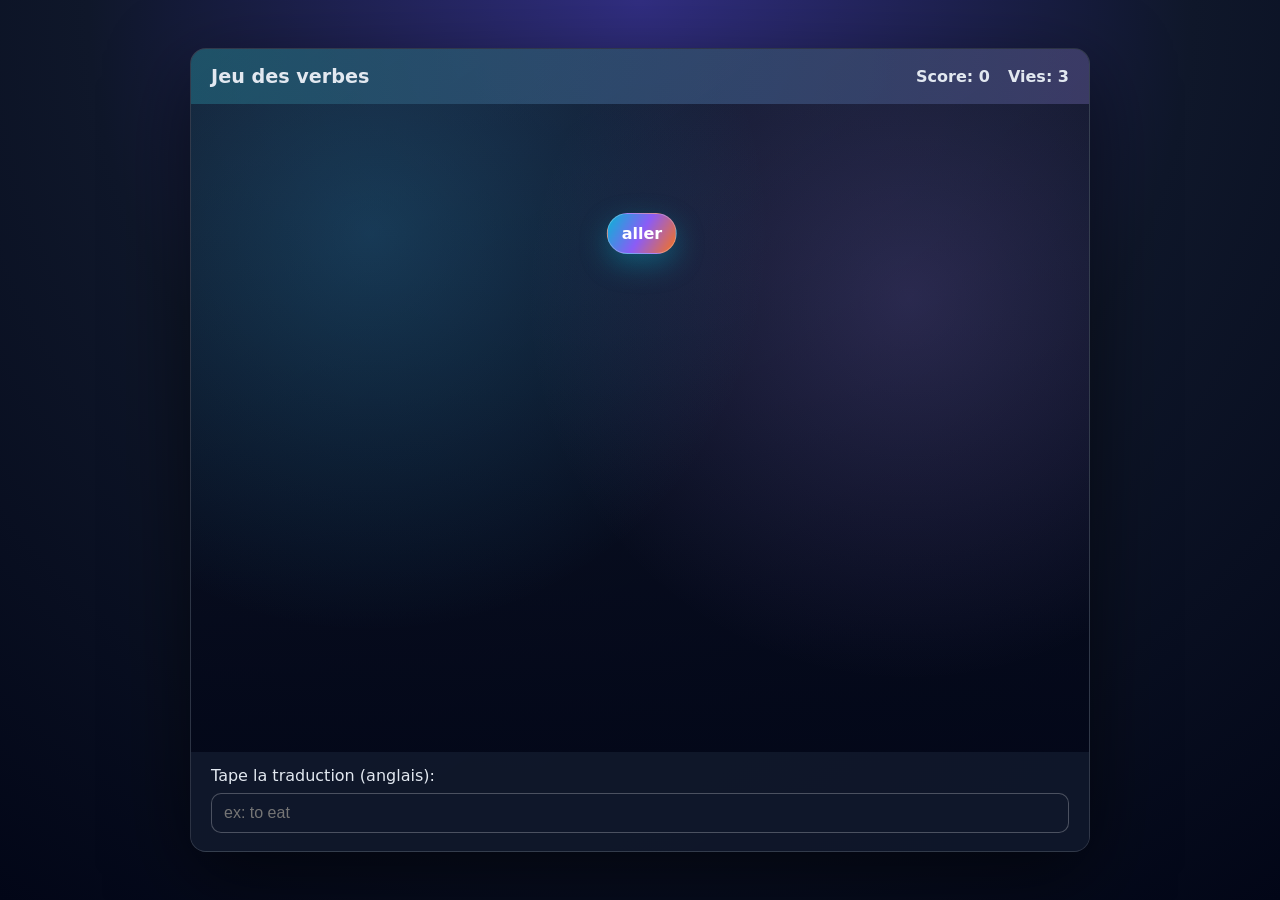
==== index.html @ 941d7571 "Ajouter plus de hauteur, couleurs et sons au jeu de verbes" ====
<!doctype html>
<html lang="fr">
  <head>
    <meta charset="UTF-8" />
    <meta name="viewport" content="width=device-width, initial-scale=1.0" />
    <title>Jeu des verbes</title>
    <link rel="stylesheet" href="style.css" />
  </head>
  <body>
    <main class="game">
      <header class="hud">
        <h1>Jeu des verbes</h1>
        <div class="scoreboard">
          <span>Score: <strong id="score">0</strong></span>
          <span>Vies: <strong id="lives">3</strong></span>
        </div>
      </header>

      <section id="playfield" aria-label="Zone de jeu"></section>

      <footer class="controls">
        <label for="answer">Tape la traduction (anglais):</label>
        <input id="answer" type="text" autocomplete="off" placeholder="ex: to eat" />
      </footer>
    </main>

    <script src="script.js"></script>
  </body>
</html>
---- style.css ----
:root {
  --bg-a: #0f172a;
  --bg-b: #1d4ed8;
  --accent-a: #22d3ee;
  --accent-b: #a78bfa;
  --danger: #ef4444;
  --ok: #10b981;
}

* { box-sizing: border-box; }

body {
  margin: 0;
  min-height: 100vh;
  font-family: Inter, system-ui, -apple-system, Segoe UI, Roboto, sans-serif;
  background: radial-gradient(circle at top, #312e81 0%, var(--bg-a) 50%, #020617 100%);
  color: #e2e8f0;
  display: grid;
  place-items: center;
}

.game {
  width: min(900px, 96vw);
  background: linear-gradient(145deg, rgba(30, 41, 59, 0.86), rgba(15, 23, 42, 0.95));
  border: 1px solid rgba(255, 255, 255, 0.12);
  border-radius: 16px;
  overflow: hidden;
  box-shadow: 0 25px 80px rgba(0, 0, 0, 0.55);
}

.hud {
  display: flex;
  justify-content: space-between;
  align-items: center;
  padding: 16px 20px;
  background: linear-gradient(90deg, rgba(34, 211, 238, 0.25), rgba(167, 139, 250, 0.25));
}

.hud h1 { margin: 0; font-size: 1.2rem; }

.scoreboard { display: flex; gap: 18px; font-weight: 600; }

#playfield {
  position: relative;
  height: 72vh; /* plus de hauteur de chute */
  min-height: 460px;
  overflow: hidden;
  background:
    radial-gradient(circle at 20% 20%, rgba(56, 189, 248, 0.22), transparent 45%),
    radial-gradient(circle at 80% 30%, rgba(167, 139, 250, 0.2), transparent 45%),
    linear-gradient(180deg, rgba(2, 6, 23, 0.4), rgba(2, 6, 23, 0.9));
}

.verb {
  position: absolute;
  top: -70px;
  left: 0;
  padding: 10px 14px;
  border-radius: 999px;
  font-weight: 700;
  color: #fff;
  background: linear-gradient(120deg, #06b6d4, #8b5cf6, #f97316);
  border: 1px solid rgba(255, 255, 255, 0.25);
  box-shadow: 0 10px 28px rgba(6, 182, 212, 0.35);
  transform: translateX(-50%);
  white-space: nowrap;
  user-select: none;
}

.verb.ok {
  background: linear-gradient(120deg, #10b981, #22c55e);
  box-shadow: 0 12px 32px rgba(16, 185, 129, 0.55);
}

.verb.miss {
  background: linear-gradient(120deg, #ef4444, #f97316);
  box-shadow: 0 12px 32px rgba(239, 68, 68, 0.55);
}

.controls {
  padding: 14px 20px 18px;
  display: grid;
  gap: 8px;
  background: rgba(15, 23, 42, 0.9);
}

#answer {
  border: 1px solid rgba(255, 255, 255, 0.25);
  border-radius: 10px;
  font-size: 1rem;
  padding: 10px 12px;
  background: #0f172a;
  color: #fff;
}

#answer:focus {
  outline: none;
  border-color: var(--accent-a);
  box-shadow: 0 0 0 3px rgba(34, 211, 238, 0.2);
}
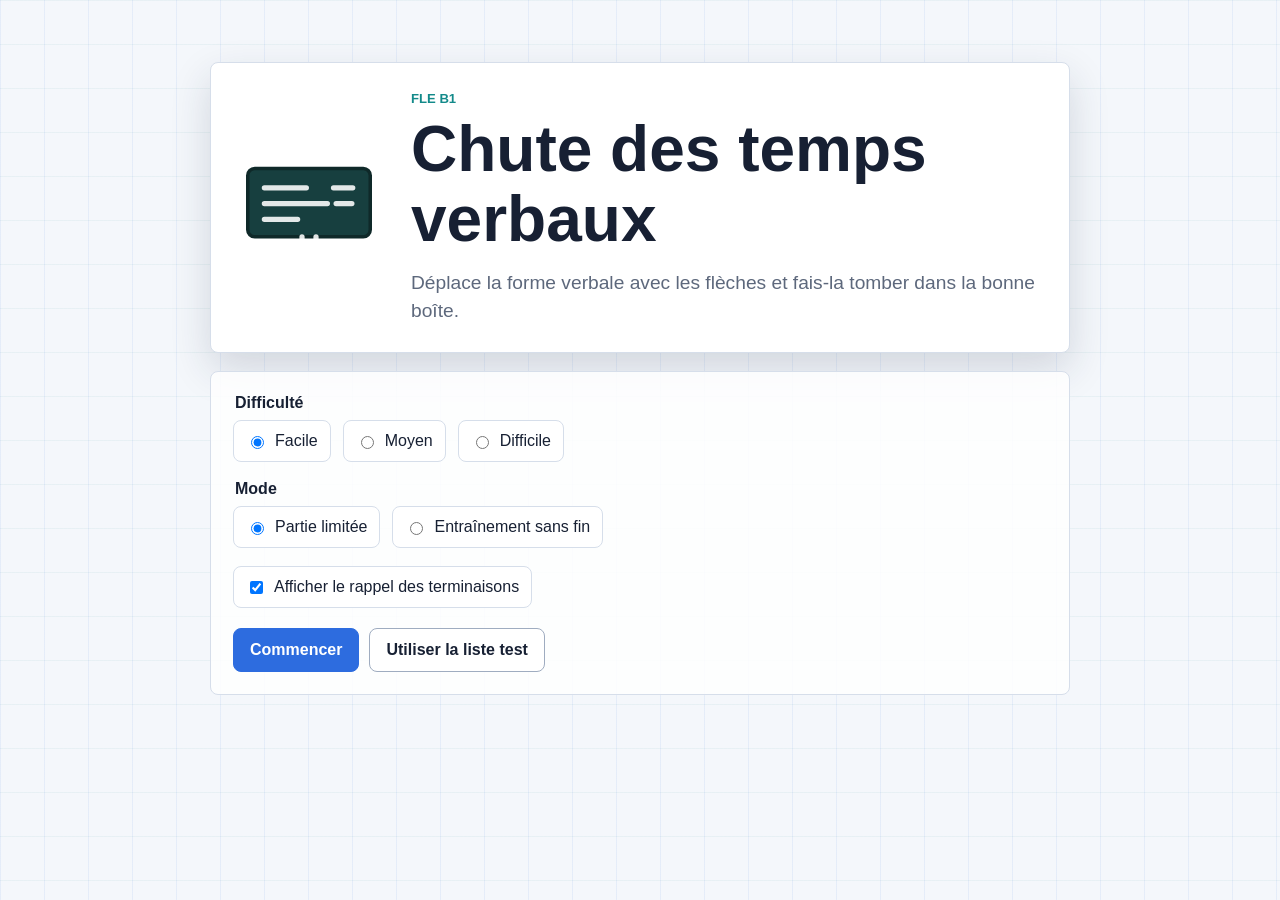
==== commit 050cbbcb: "Create playable verb tense game" ====
--- a/index.html
+++ b/index.html
@@ -3,25 +3,132 @@
   <head>
     <meta charset="UTF-8" />
     <meta name="viewport" content="width=device-width, initial-scale=1.0" />
-    <title>Jeu des verbes</title>
+    <title>Chute des temps verbaux</title>
     <link rel="stylesheet" href="style.css" />
   </head>
   <body>
-    <main class="game">
-      <header class="hud">
-        <h1>Jeu des verbes</h1>
-        <div class="scoreboard">
-          <span>Score: <strong id="score">0</strong></span>
-          <span>Vies: <strong id="lives">3</strong></span>
+    <main class="app" aria-label="Jeu pédagogique sur les temps verbaux">
+      <section id="homeScreen" class="screen screen--active" aria-labelledby="homeTitle">
+        <div class="intro">
+          <div class="classroom-mark" aria-hidden="true">
+            <svg viewBox="0 0 160 110" role="img">
+              <rect x="10" y="12" width="140" height="78" rx="8"></rect>
+              <path d="M29 34h48M29 52h72M29 70h38M108 34h22M111 52h18"></path>
+              <path d="M55 96h50M72 90v10M88 90v10"></path>
+            </svg>
+          </div>
+          <div>
+            <p class="eyebrow">FLE B1</p>
+            <h1 id="homeTitle">Chute des temps verbaux</h1>
+            <p class="lead">
+              Déplace la forme verbale avec les flèches et fais-la tomber dans la bonne boîte.
+            </p>
+          </div>
         </div>
-      </header>
 
-      <section id="playfield" aria-label="Zone de jeu"></section>
+        <form id="settingsForm" class="settings">
+          <fieldset>
+            <legend>Difficulté</legend>
+            <label>
+              <input type="radio" name="difficulty" value="easy" checked />
+              Facile
+            </label>
+            <label>
+              <input type="radio" name="difficulty" value="medium" />
+              Moyen
+            </label>
+            <label>
+              <input type="radio" name="difficulty" value="hard" />
+              Difficile
+            </label>
+          </fieldset>
 
-      <footer class="controls">
-        <label for="answer">Tape la traduction (anglais):</label>
-        <input id="answer" type="text" autocomplete="off" placeholder="ex: to eat" />
-      </footer>
+          <fieldset>
+            <legend>Mode</legend>
+            <label>
+              <input type="radio" name="mode" value="game" checked />
+              Partie limitée
+            </label>
+            <label>
+              <input type="radio" name="mode" value="training" />
+              Entraînement sans fin
+            </label>
+          </fieldset>
+
+          <label class="toggle">
+            <input id="hintToggle" type="checkbox" checked />
+            Afficher le rappel des terminaisons
+          </label>
+
+          <div class="actions">
+            <button type="submit" class="button button--primary">Commencer</button>
+            <button id="testDataButton" type="button" class="button">Utiliser la liste test</button>
+          </div>
+        </form>
+      </section>
+
+      <section id="gameScreen" class="screen" aria-labelledby="gameTitle">
+        <header class="topbar">
+          <div>
+            <p class="eyebrow">Classement des temps</p>
+            <h2 id="gameTitle">Quelle boîte choisir ?</h2>
+          </div>
+          <div class="stats" aria-label="Statistiques">
+            <span>Score <strong id="score">0</strong></span>
+            <span>Correctes <strong id="correctCount">0</strong></span>
+            <span>Erreurs <strong id="errorCount">0</strong></span>
+            <span>Série <strong id="streakCount">0</strong></span>
+            <span id="progressStat">0 / 30</span>
+          </div>
+        </header>
+
+        <section class="game-layout">
+          <aside id="hintPanel" class="hint-panel" aria-label="Rappel des terminaisons">
+            <h3>Rappel rapide</h3>
+            <p><strong>Imparfait</strong> : -ais, -ait, -ions, -iez, -aient</p>
+            <p><strong>Futur</strong> : -rai, -ras, -ra, -rons, -rez, -ront</p>
+            <p><strong>Passé simple</strong> : -ai, -as, -a, -âmes, -âtes, -èrent</p>
+          </aside>
+
+          <div class="play-area">
+            <div id="feedback" class="feedback" role="status" aria-live="polite"></div>
+            <div id="playfield" tabindex="0" aria-label="Zone de jeu. Utilise les flèches gauche et droite.">
+              <div class="lane-guide" aria-hidden="true"></div>
+              <div id="fallingWord" class="falling-word" hidden></div>
+              <div id="bins" class="bins" aria-label="Boîtes de réponse">
+                <button class="bin" type="button" data-tense="imparfait">
+                  <span>imparfait</span>
+                </button>
+                <button class="bin" type="button" data-tense="futur">
+                  <span>futur</span>
+                </button>
+                <button class="bin" type="button" data-tense="passe_simple">
+                  <span>passé simple</span>
+                </button>
+              </div>
+            </div>
+          </div>
+        </section>
+
+        <footer class="game-footer">
+          <p>Touches : flèche gauche, flèche droite. La réponse est validée quand la forme arrive en bas.</p>
+          <button id="restartButton" type="button" class="button">Rejouer</button>
+          <button id="homeButton" type="button" class="button button--quiet">Accueil</button>
+        </footer>
+      </section>
+
+      <section id="endScreen" class="screen" aria-labelledby="endTitle">
+        <div class="end-panel">
+          <p class="eyebrow">Bilan</p>
+          <h2 id="endTitle">Partie terminée</h2>
+          <div id="finalSummary" class="final-summary"></div>
+          <div id="tenseBreakdown" class="breakdown"></div>
+          <div class="actions">
+            <button id="playAgainButton" type="button" class="button button--primary">Rejouer</button>
+            <button id="backToHomeButton" type="button" class="button">Changer les réglages</button>
+          </div>
+        </div>
+      </section>
     </main>
 
     <script src="script.js"></script>
--- a/style.css
+++ b/style.css
@@ -1,100 +1,507 @@
 :root {
-  --bg-a: #0f172a;
-  --bg-b: #1d4ed8;
-  --accent-a: #22d3ee;
-  --accent-b: #a78bfa;
-  --danger: #ef4444;
-  --ok: #10b981;
-}
-
-* { box-sizing: border-box; }
+  --bg: #f4f7fb;
+  --ink: #172033;
+  --muted: #5d687c;
+  --line: #d6deea;
+  --paper: #ffffff;
+  --panel: #e7eef8;
+  --green: #208b5b;
+  --red: #c63f3f;
+  --yellow: #f0c14b;
+  --blue: #2d6cdf;
+  --teal: #138a8a;
+  --violet: #6d59c8;
+  --shadow: 0 16px 40px rgba(28, 43, 68, 0.16);
+}
+
+* {
+  box-sizing: border-box;
+}
 
 body {
   margin: 0;
   min-height: 100vh;
-  font-family: Inter, system-ui, -apple-system, Segoe UI, Roboto, sans-serif;
-  background: radial-gradient(circle at top, #312e81 0%, var(--bg-a) 50%, #020617 100%);
-  color: #e2e8f0;
+  color: var(--ink);
+  background:
+    linear-gradient(90deg, rgba(45, 108, 223, 0.08) 1px, transparent 1px),
+    linear-gradient(180deg, rgba(19, 138, 138, 0.06) 1px, transparent 1px),
+    var(--bg);
+  background-size: 44px 44px;
+  font-family: Arial, Helvetica, sans-serif;
+}
+
+button,
+input {
+  font: inherit;
+}
+
+.app {
+  width: min(1180px, 100%);
+  min-height: 100vh;
+  margin: 0 auto;
+  padding: 20px;
+}
+
+.screen {
+  display: none;
+}
+
+.screen--active {
+  display: block;
+}
+
+.intro,
+.end-panel,
+.topbar,
+.game-footer {
+  background: var(--paper);
+  border: 1px solid var(--line);
+  border-radius: 8px;
+  box-shadow: var(--shadow);
+}
+
+.intro {
   display: grid;
-  place-items: center;
-}
-
-.game {
-  width: min(900px, 96vw);
-  background: linear-gradient(145deg, rgba(30, 41, 59, 0.86), rgba(15, 23, 42, 0.95));
-  border: 1px solid rgba(255, 255, 255, 0.12);
-  border-radius: 16px;
-  overflow: hidden;
-  box-shadow: 0 25px 80px rgba(0, 0, 0, 0.55);
-}
-
-.hud {
+  grid-template-columns: 150px 1fr;
+  gap: 22px;
+  align-items: center;
+  margin: 42px auto 18px;
+  max-width: 860px;
+  padding: 28px;
+}
+
+.classroom-mark svg {
+  width: 140px;
+  height: auto;
+}
+
+.classroom-mark rect {
+  fill: #173f3f;
+  stroke: #0f2929;
+  stroke-width: 4;
+}
+
+.classroom-mark path {
+  fill: none;
+  stroke: #ffffff;
+  stroke-width: 6;
+  stroke-linecap: round;
+  opacity: 0.88;
+}
+
+.eyebrow {
+  margin: 0 0 8px;
+  color: var(--teal);
+  font-size: 0.82rem;
+  font-weight: 700;
+  letter-spacing: 0;
+  text-transform: uppercase;
+}
+
+h1,
+h2,
+h3,
+p {
+  overflow-wrap: anywhere;
+}
+
+h1,
+h2,
+h3 {
+  margin: 0;
+  line-height: 1.1;
+}
+
+h1 {
+  font-size: clamp(2rem, 5vw, 4rem);
+}
+
+h2 {
+  font-size: clamp(1.35rem, 3vw, 2.1rem);
+}
+
+h3 {
+  font-size: 1.05rem;
+}
+
+.lead {
+  max-width: 60ch;
+  margin: 14px 0 0;
+  color: var(--muted);
+  font-size: 1.2rem;
+  line-height: 1.45;
+}
+
+.settings {
+  max-width: 860px;
+  margin: 0 auto;
+  padding: 22px;
+  background: rgba(255, 255, 255, 0.86);
+  border: 1px solid var(--line);
+  border-radius: 8px;
+}
+
+fieldset {
+  display: flex;
+  flex-wrap: wrap;
+  gap: 12px;
+  margin: 0 0 18px;
+  padding: 0;
+  border: 0;
+}
+
+legend {
+  width: 100%;
+  margin-bottom: 8px;
+  font-weight: 700;
+}
+
+label {
+  display: inline-flex;
+  align-items: center;
+  gap: 8px;
+  min-height: 42px;
+  padding: 8px 12px;
+  background: var(--paper);
+  border: 1px solid var(--line);
+  border-radius: 8px;
+  cursor: pointer;
+}
+
+.toggle {
+  margin-bottom: 20px;
+}
+
+.actions,
+.game-footer {
+  display: flex;
+  flex-wrap: wrap;
+  gap: 10px;
+  align-items: center;
+}
+
+.button {
+  min-height: 44px;
+  padding: 10px 16px;
+  color: var(--ink);
+  background: var(--paper);
+  border: 1px solid #9facc0;
+  border-radius: 8px;
+  cursor: pointer;
+  font-weight: 700;
+}
+
+.button:hover,
+.button:focus-visible,
+.bin:focus-visible {
+  outline: 3px solid rgba(45, 108, 223, 0.28);
+  outline-offset: 2px;
+}
+
+.button--primary {
+  color: #ffffff;
+  background: var(--blue);
+  border-color: var(--blue);
+}
+
+.button--quiet {
+  color: var(--muted);
+}
+
+.topbar {
   display: flex;
   justify-content: space-between;
+  gap: 18px;
   align-items: center;
-  padding: 16px 20px;
-  background: linear-gradient(90deg, rgba(34, 211, 238, 0.25), rgba(167, 139, 250, 0.25));
-}
-
-.hud h1 { margin: 0; font-size: 1.2rem; }
-
-.scoreboard { display: flex; gap: 18px; font-weight: 600; }
+  padding: 16px 18px;
+}
+
+.stats {
+  display: flex;
+  flex-wrap: wrap;
+  gap: 10px;
+  justify-content: flex-end;
+}
+
+.stats span {
+  min-width: 104px;
+  padding: 9px 10px;
+  text-align: center;
+  background: var(--panel);
+  border-radius: 8px;
+  font-weight: 700;
+}
+
+.game-layout {
+  display: grid;
+  grid-template-columns: 250px 1fr;
+  gap: 16px;
+  margin-top: 16px;
+}
+
+.hint-panel {
+  align-self: start;
+  padding: 16px;
+  background: #ffffff;
+  border: 1px solid var(--line);
+  border-radius: 8px;
+  box-shadow: var(--shadow);
+}
+
+.hint-panel[hidden] {
+  display: none;
+}
+
+.hint-panel p {
+  margin: 12px 0 0;
+  color: var(--muted);
+  line-height: 1.35;
+}
+
+.play-area {
+  min-width: 0;
+}
 
 #playfield {
   position: relative;
-  height: 72vh; /* plus de hauteur de chute */
-  min-height: 460px;
+  height: min(68vh, 650px);
+  min-height: 470px;
   overflow: hidden;
   background:
-    radial-gradient(circle at 20% 20%, rgba(56, 189, 248, 0.22), transparent 45%),
-    radial-gradient(circle at 80% 30%, rgba(167, 139, 250, 0.2), transparent 45%),
-    linear-gradient(180deg, rgba(2, 6, 23, 0.4), rgba(2, 6, 23, 0.9));
-}
-
-.verb {
+    linear-gradient(180deg, rgba(255, 255, 255, 0.84), rgba(231, 238, 248, 0.94)),
+    linear-gradient(90deg, transparent 0 32.8%, rgba(23, 32, 51, 0.08) 32.8% 33.2%, transparent 33.2% 66.4%, rgba(23, 32, 51, 0.08) 66.4% 66.8%, transparent 66.8%);
+  border: 2px solid #b8c6da;
+  border-radius: 8px;
+  box-shadow: var(--shadow);
+}
+
+.lane-guide {
   position: absolute;
-  top: -70px;
-  left: 0;
+  inset: 0;
+  pointer-events: none;
+  background:
+    linear-gradient(90deg, rgba(45, 108, 223, 0.08), transparent 32%, transparent 68%, rgba(109, 89, 200, 0.08)),
+    repeating-linear-gradient(180deg, transparent 0 68px, rgba(23, 32, 51, 0.05) 69px 70px);
+}
+
+.falling-word {
+  position: absolute;
+  z-index: 3;
+  top: 18px;
+  left: 50%;
+  min-width: min(240px, 68vw);
+  max-width: min(420px, 82vw);
+  padding: 13px 18px;
+  color: #ffffff;
+  background: #2d6cdf;
+  border: 2px solid rgba(255, 255, 255, 0.78);
+  border-radius: 8px;
+  box-shadow: 0 14px 28px rgba(45, 108, 223, 0.25);
+  font-size: clamp(1.25rem, 2.6vw, 2rem);
+  font-weight: 800;
+  text-align: center;
+  transform: translateX(-50%);
+  user-select: none;
+  white-space: normal;
+}
+
+.falling-word.correct {
+  background: var(--green);
+}
+
+.falling-word.wrong {
+  background: var(--red);
+}
+
+.bins {
+  position: absolute;
+  z-index: 2;
+  right: 12px;
+  bottom: 12px;
+  left: 12px;
+  display: grid;
+  grid-template-columns: repeat(3, 1fr);
+  gap: 10px;
+}
+
+.bin {
+  min-height: 96px;
+  padding: 12px 8px;
+  color: #ffffff;
+  background: var(--teal);
+  border: 0;
+  border-radius: 8px;
+  box-shadow: inset 0 -8px 0 rgba(0, 0, 0, 0.14);
+  cursor: pointer;
+}
+
+.bin:nth-child(2) {
+  background: var(--blue);
+}
+
+.bin:nth-child(3) {
+  background: var(--violet);
+}
+
+.bin span {
+  display: block;
+  font-size: clamp(1rem, 2vw, 1.45rem);
+  font-weight: 800;
+}
+
+.bin.bin--target {
+  outline: 4px solid var(--yellow);
+  outline-offset: -6px;
+}
+
+.bin.bin--error {
+  outline: 4px solid var(--red);
+  outline-offset: -6px;
+}
+
+.feedback {
+  position: absolute;
+  z-index: 4;
+  top: 12px;
+  left: 50%;
+  min-height: 42px;
+  max-width: min(620px, calc(100% - 24px));
   padding: 10px 14px;
-  border-radius: 999px;
-  font-weight: 700;
-  color: #fff;
-  background: linear-gradient(120deg, #06b6d4, #8b5cf6, #f97316);
-  border: 1px solid rgba(255, 255, 255, 0.25);
-  box-shadow: 0 10px 28px rgba(6, 182, 212, 0.35);
+  color: var(--ink);
+  background: rgba(255, 255, 255, 0.94);
+  border: 1px solid var(--line);
+  border-radius: 8px;
+  box-shadow: var(--shadow);
+  font-weight: 800;
+  text-align: center;
+  opacity: 0;
   transform: translateX(-50%);
-  white-space: nowrap;
-  user-select: none;
-}
-
-.verb.ok {
-  background: linear-gradient(120deg, #10b981, #22c55e);
-  box-shadow: 0 12px 32px rgba(16, 185, 129, 0.55);
-}
-
-.verb.miss {
-  background: linear-gradient(120deg, #ef4444, #f97316);
-  box-shadow: 0 12px 32px rgba(239, 68, 68, 0.55);
-}
-
-.controls {
-  padding: 14px 20px 18px;
+  transition: opacity 140ms ease;
+}
+
+.feedback.is-visible {
+  opacity: 1;
+}
+
+.feedback.is-correct {
+  border-color: rgba(32, 139, 91, 0.55);
+}
+
+.feedback.is-wrong {
+  border-color: rgba(198, 63, 63, 0.55);
+}
+
+.game-footer {
+  justify-content: flex-end;
+  margin-top: 16px;
+  padding: 12px 14px;
+}
+
+.game-footer p {
+  flex: 1 1 340px;
+  margin: 0;
+  color: var(--muted);
+}
+
+.end-panel {
+  max-width: 760px;
+  margin: 48px auto 0;
+  padding: 28px;
+}
+
+.final-summary {
+  display: grid;
+  grid-template-columns: repeat(2, minmax(0, 1fr));
+  gap: 10px;
+  margin: 20px 0;
+}
+
+.summary-card,
+.breakdown-row {
+  padding: 12px;
+  background: var(--panel);
+  border: 1px solid var(--line);
+  border-radius: 8px;
+}
+
+.summary-card strong {
+  display: block;
+  margin-top: 5px;
+  font-size: 1.5rem;
+}
+
+.breakdown {
   display: grid;
   gap: 8px;
-  background: rgba(15, 23, 42, 0.9);
-}
-
-#answer {
-  border: 1px solid rgba(255, 255, 255, 0.25);
-  border-radius: 10px;
-  font-size: 1rem;
-  padding: 10px 12px;
-  background: #0f172a;
-  color: #fff;
-}
-
-#answer:focus {
-  outline: none;
-  border-color: var(--accent-a);
-  box-shadow: 0 0 0 3px rgba(34, 211, 238, 0.2);
-}
+  margin-bottom: 20px;
+}
+
+.breakdown-row {
+  display: flex;
+  justify-content: space-between;
+  gap: 12px;
+}
+
+@media (max-width: 840px) {
+  .app {
+    padding: 12px;
+  }
+
+  .intro,
+  .topbar,
+  .game-layout {
+    grid-template-columns: 1fr;
+  }
+
+  .intro,
+  .topbar {
+    display: grid;
+  }
+
+  .classroom-mark {
+    display: none;
+  }
+
+  .stats {
+    justify-content: stretch;
+  }
+
+  .stats span {
+    flex: 1 1 130px;
+  }
+
+  #playfield {
+    height: 66vh;
+    min-height: 430px;
+  }
+
+  .bins {
+    gap: 6px;
+  }
+
+  .bin {
+    min-height: 82px;
+  }
+
+  .final-summary {
+    grid-template-columns: 1fr;
+  }
+}
+
+@media (max-width: 540px) {
+  fieldset,
+  .actions,
+  .game-footer {
+    display: grid;
+  }
+
+  label,
+  .button {
+    width: 100%;
+  }
+
+  .bin {
+    min-height: 58px;
+    padding: 8px 4px;
+  }
+}
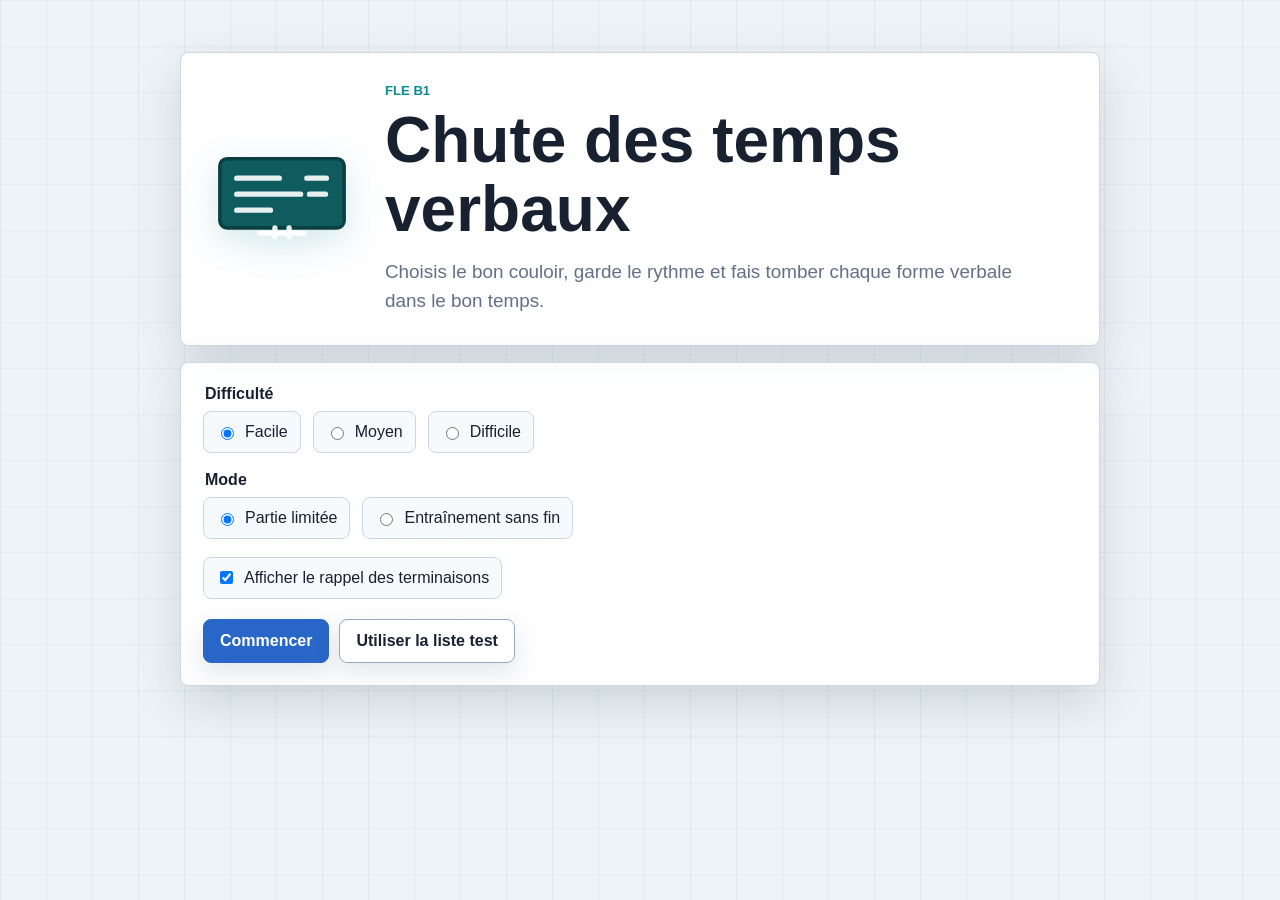
==== commit 4296f20f: "Improve arcade lane gameplay" ====
--- a/index.html
+++ b/index.html
@@ -21,7 +21,7 @@
             <p class="eyebrow">FLE B1</p>
             <h1 id="homeTitle">Chute des temps verbaux</h1>
             <p class="lead">
-              Déplace la forme verbale avec les flèches et fais-la tomber dans la bonne boîte.
+              Choisis le bon couloir, garde le rythme et fais tomber chaque forme verbale dans le bon temps.
             </p>
           </div>
         </div>
@@ -73,27 +73,39 @@
             <p class="eyebrow">Classement des temps</p>
             <h2 id="gameTitle">Quelle boîte choisir ?</h2>
           </div>
-          <div class="stats" aria-label="Statistiques">
-            <span>Score <strong id="score">0</strong></span>
-            <span>Correctes <strong id="correctCount">0</strong></span>
-            <span>Erreurs <strong id="errorCount">0</strong></span>
-            <span>Série <strong id="streakCount">0</strong></span>
-            <span id="progressStat">0 / 30</span>
+          <div class="status-zone">
+            <div class="stats" aria-label="Statistiques">
+              <span>Score <strong id="score">0</strong></span>
+              <span>OK <strong id="correctCount">0</strong></span>
+              <span>Erreurs <strong id="errorCount">0</strong></span>
+              <span>Série <strong id="streakCount">0</strong></span>
+              <span id="progressStat">0 / 30</span>
+            </div>
+            <div class="progress-track" aria-hidden="true">
+              <div id="progressBar" class="progress-bar"></div>
+            </div>
           </div>
         </header>
 
         <section class="game-layout">
-          <aside id="hintPanel" class="hint-panel" aria-label="Rappel des terminaisons">
-            <h3>Rappel rapide</h3>
+          <details id="hintPanel" class="hint-panel" open>
+            <summary>Rappel des terminaisons</summary>
             <p><strong>Imparfait</strong> : -ais, -ait, -ions, -iez, -aient</p>
             <p><strong>Futur</strong> : -rai, -ras, -ra, -rons, -rez, -ront</p>
             <p><strong>Passé simple</strong> : -ai, -as, -a, -âmes, -âtes, -èrent</p>
-          </aside>
+          </details>
 
           <div class="play-area">
             <div id="feedback" class="feedback" role="status" aria-live="polite"></div>
             <div id="playfield" tabindex="0" aria-label="Zone de jeu. Utilise les flèches gauche et droite.">
-              <div class="lane-guide" aria-hidden="true"></div>
+              <div class="lane-grid" aria-hidden="true">
+                <div class="lane" data-lane-label="imparfait"></div>
+                <div class="lane" data-lane-label="futur"></div>
+                <div class="lane" data-lane-label="passé simple"></div>
+              </div>
+              <div class="judgement-line" aria-hidden="true">
+                <span>Ligne de jugement</span>
+              </div>
               <div id="fallingWord" class="falling-word" hidden></div>
               <div id="bins" class="bins" aria-label="Boîtes de réponse">
                 <button class="bin" type="button" data-tense="imparfait">
--- a/style.css
+++ b/style.css
@@ -1,17 +1,18 @@
 :root {
-  --bg: #f4f7fb;
-  --ink: #172033;
-  --muted: #5d687c;
-  --line: #d6deea;
+  --bg: #eef3f7;
+  --ink: #17212f;
+  --muted: #627086;
   --paper: #ffffff;
-  --panel: #e7eef8;
-  --green: #208b5b;
-  --red: #c63f3f;
-  --yellow: #f0c14b;
-  --blue: #2d6cdf;
-  --teal: #138a8a;
-  --violet: #6d59c8;
-  --shadow: 0 16px 40px rgba(28, 43, 68, 0.16);
+  --line: #cad6e4;
+  --soft: #f7fafc;
+  --teal: #0f8b8d;
+  --blue: #2867c8;
+  --plum: #7557b8;
+  --green: #1f9d68;
+  --red: #d95f5f;
+  --amber: #f4c95d;
+  --shadow: 0 18px 50px rgba(39, 55, 77, 0.16);
+  --small-shadow: 0 10px 24px rgba(39, 55, 77, 0.12);
 }
 
 * {
@@ -23,10 +24,10 @@
   min-height: 100vh;
   color: var(--ink);
   background:
-    linear-gradient(90deg, rgba(45, 108, 223, 0.08) 1px, transparent 1px),
-    linear-gradient(180deg, rgba(19, 138, 138, 0.06) 1px, transparent 1px),
+    linear-gradient(90deg, rgba(15, 139, 141, 0.08) 1px, transparent 1px),
+    linear-gradient(180deg, rgba(40, 103, 200, 0.06) 1px, transparent 1px),
     var(--bg);
-  background-size: 44px 44px;
+  background-size: 46px 46px;
   font-family: Arial, Helvetica, sans-serif;
 }
 
@@ -35,11 +36,15 @@
   font: inherit;
 }
 
+button {
+  -webkit-tap-highlight-color: transparent;
+}
+
 .app {
-  width: min(1180px, 100%);
+  width: min(1240px, 100%);
   min-height: 100vh;
   margin: 0 auto;
-  padding: 20px;
+  padding: 18px;
 }
 
 .screen {
@@ -51,11 +56,13 @@
 }
 
 .intro,
-.end-panel,
+.settings,
 .topbar,
-.game-footer {
-  background: var(--paper);
-  border: 1px solid var(--line);
+.hint-panel,
+.game-footer,
+.end-panel {
+  background: rgba(255, 255, 255, 0.92);
+  border: 1px solid rgba(202, 214, 228, 0.95);
   border-radius: 8px;
   box-shadow: var(--shadow);
 }
@@ -63,21 +70,22 @@
 .intro {
   display: grid;
   grid-template-columns: 150px 1fr;
-  gap: 22px;
+  gap: 24px;
   align-items: center;
-  margin: 42px auto 18px;
-  max-width: 860px;
-  padding: 28px;
+  max-width: 920px;
+  margin: 34px auto 16px;
+  padding: 30px;
 }
 
 .classroom-mark svg {
-  width: 140px;
+  width: 142px;
   height: auto;
+  filter: drop-shadow(0 10px 16px rgba(15, 139, 141, 0.18));
 }
 
 .classroom-mark rect {
-  fill: #173f3f;
-  stroke: #0f2929;
+  fill: #0f5c5f;
+  stroke: #0b3f42;
   stroke-width: 4;
 }
 
@@ -86,14 +94,14 @@
   stroke: #ffffff;
   stroke-width: 6;
   stroke-linecap: round;
-  opacity: 0.88;
+  opacity: 0.9;
 }
 
 .eyebrow {
   margin: 0 0 8px;
   color: var(--teal);
   font-size: 0.82rem;
-  font-weight: 700;
+  font-weight: 800;
   letter-spacing: 0;
   text-transform: uppercase;
 }
@@ -109,36 +117,29 @@
 h2,
 h3 {
   margin: 0;
-  line-height: 1.1;
+  line-height: 1.08;
 }
 
 h1 {
-  font-size: clamp(2rem, 5vw, 4rem);
+  font-size: clamp(2.2rem, 5vw, 4.2rem);
 }
 
 h2 {
-  font-size: clamp(1.35rem, 3vw, 2.1rem);
-}
-
-h3 {
-  font-size: 1.05rem;
+  font-size: clamp(1.35rem, 2.6vw, 2rem);
 }
 
 .lead {
-  max-width: 60ch;
+  max-width: 62ch;
   margin: 14px 0 0;
   color: var(--muted);
-  font-size: 1.2rem;
-  line-height: 1.45;
+  font-size: 1.18rem;
+  line-height: 1.5;
 }
 
 .settings {
-  max-width: 860px;
+  max-width: 920px;
   margin: 0 auto;
   padding: 22px;
-  background: rgba(255, 255, 255, 0.86);
-  border: 1px solid var(--line);
-  border-radius: 8px;
 }
 
 fieldset {
@@ -153,7 +154,7 @@
 legend {
   width: 100%;
   margin-bottom: 8px;
-  font-weight: 700;
+  font-weight: 800;
 }
 
 label {
@@ -162,7 +163,7 @@
   gap: 8px;
   min-height: 42px;
   padding: 8px 12px;
-  background: var(--paper);
+  background: var(--soft);
   border: 1px solid var(--line);
   border-radius: 8px;
   cursor: pointer;
@@ -185,16 +186,17 @@
   padding: 10px 16px;
   color: var(--ink);
   background: var(--paper);
-  border: 1px solid #9facc0;
+  border: 1px solid #98a9be;
   border-radius: 8px;
   cursor: pointer;
-  font-weight: 700;
+  font-weight: 800;
+  box-shadow: var(--small-shadow);
 }
 
 .button:hover,
 .button:focus-visible,
 .bin:focus-visible {
-  outline: 3px solid rgba(45, 108, 223, 0.28);
+  outline: 3px solid rgba(40, 103, 200, 0.24);
   outline-offset: 2px;
 }
 
@@ -206,56 +208,88 @@
 
 .button--quiet {
   color: var(--muted);
+  box-shadow: none;
 }
 
 .topbar {
-  display: flex;
-  justify-content: space-between;
+  display: grid;
+  grid-template-columns: minmax(220px, 1fr) minmax(420px, 0.95fr);
   gap: 18px;
   align-items: center;
-  padding: 16px 18px;
+  padding: 15px 16px;
+}
+
+.status-zone {
+  display: grid;
+  gap: 10px;
 }
 
 .stats {
-  display: flex;
-  flex-wrap: wrap;
-  gap: 10px;
-  justify-content: flex-end;
+  display: grid;
+  grid-template-columns: repeat(5, minmax(72px, 1fr));
+  gap: 8px;
 }
 
 .stats span {
-  min-width: 104px;
-  padding: 9px 10px;
+  min-height: 42px;
+  padding: 7px 8px;
+  color: var(--muted);
   text-align: center;
-  background: var(--panel);
-  border-radius: 8px;
-  font-weight: 700;
+  background: #eef5fb;
+  border: 1px solid #dbe5ef;
+  border-radius: 8px;
+  font-size: 0.88rem;
+  font-weight: 800;
+}
+
+.stats strong {
+  display: block;
+  margin-top: 2px;
+  color: var(--ink);
+  font-size: 1.14rem;
+}
+
+.progress-track {
+  height: 9px;
+  overflow: hidden;
+  background: #dde8f2;
+  border-radius: 999px;
+}
+
+.progress-bar {
+  width: 0%;
+  height: 100%;
+  background: linear-gradient(90deg, var(--teal), var(--blue), var(--plum));
+  border-radius: inherit;
+  transition: width 220ms ease;
 }
 
 .game-layout {
   display: grid;
-  grid-template-columns: 250px 1fr;
+  grid-template-columns: 245px 1fr;
   gap: 16px;
-  margin-top: 16px;
+  margin-top: 14px;
 }
 
 .hint-panel {
   align-self: start;
-  padding: 16px;
-  background: #ffffff;
-  border: 1px solid var(--line);
-  border-radius: 8px;
-  box-shadow: var(--shadow);
+  padding: 14px 15px;
 }
 
 .hint-panel[hidden] {
   display: none;
+}
+
+.hint-panel summary {
+  cursor: pointer;
+  color: var(--ink);
+  font-weight: 800;
 }
 
 .hint-panel p {
   margin: 12px 0 0;
   color: var(--muted);
-  line-height: 1.35;
+  line-height: 1.42;
 }
 
 .play-area {
@@ -264,58 +298,137 @@
 
 #playfield {
   position: relative;
-  height: min(68vh, 650px);
-  min-height: 470px;
+  height: min(78vh, 820px);
+  min-height: 640px;
   overflow: hidden;
   background:
-    linear-gradient(180deg, rgba(255, 255, 255, 0.84), rgba(231, 238, 248, 0.94)),
-    linear-gradient(90deg, transparent 0 32.8%, rgba(23, 32, 51, 0.08) 32.8% 33.2%, transparent 33.2% 66.4%, rgba(23, 32, 51, 0.08) 66.4% 66.8%, transparent 66.8%);
-  border: 2px solid #b8c6da;
+    linear-gradient(180deg, rgba(255, 255, 255, 0.96), rgba(236, 244, 249, 0.96)),
+    linear-gradient(180deg, rgba(15, 139, 141, 0.08), transparent 32%, rgba(117, 87, 184, 0.08));
+  border: 2px solid #aebed0;
   border-radius: 8px;
   box-shadow: var(--shadow);
-}
-
-.lane-guide {
-  position: absolute;
-  inset: 0;
+  outline: none;
+}
+
+#playfield::before {
+  content: "";
+  position: absolute;
+  inset: 14px 14px 128px;
+  z-index: 0;
+  border: 1px solid rgba(117, 133, 153, 0.24);
+  border-radius: 8px;
   pointer-events: none;
+}
+
+.lane-grid {
+  position: absolute;
+  inset: 0 12px 118px;
+  z-index: 1;
+  display: grid;
+  grid-template-columns: repeat(3, 1fr);
+  gap: 10px;
+  padding: 14px 0 0;
+  pointer-events: none;
+}
+
+.lane {
+  position: relative;
+  min-width: 0;
+  border-radius: 8px;
   background:
-    linear-gradient(90deg, rgba(45, 108, 223, 0.08), transparent 32%, transparent 68%, rgba(109, 89, 200, 0.08)),
-    repeating-linear-gradient(180deg, transparent 0 68px, rgba(23, 32, 51, 0.05) 69px 70px);
+    linear-gradient(180deg, rgba(255, 255, 255, 0.38), rgba(255, 255, 255, 0.12)),
+    repeating-linear-gradient(180deg, transparent 0 72px, rgba(23, 33, 47, 0.06) 73px 74px);
+  border: 1px solid rgba(131, 147, 168, 0.28);
+}
+
+.lane::before {
+  content: attr(data-lane-label);
+  position: absolute;
+  top: 12px;
+  left: 50%;
+  padding: 6px 10px;
+  color: rgba(23, 33, 47, 0.52);
+  background: rgba(255, 255, 255, 0.72);
+  border: 1px solid rgba(202, 214, 228, 0.8);
+  border-radius: 999px;
+  font-size: 0.8rem;
+  font-weight: 800;
+  transform: translateX(-50%);
+  white-space: nowrap;
+}
+
+.lane.is-active {
+  background:
+    linear-gradient(180deg, rgba(244, 201, 93, 0.24), rgba(244, 201, 93, 0.06)),
+    repeating-linear-gradient(180deg, transparent 0 72px, rgba(23, 33, 47, 0.06) 73px 74px);
+  border-color: rgba(244, 201, 93, 0.9);
+  box-shadow: inset 0 0 0 2px rgba(244, 201, 93, 0.28);
+}
+
+.judgement-line {
+  position: absolute;
+  right: 18px;
+  bottom: 124px;
+  left: 18px;
+  z-index: 2;
+  height: 3px;
+  background: var(--amber);
+  box-shadow: 0 0 0 4px rgba(244, 201, 93, 0.2), 0 6px 16px rgba(244, 201, 93, 0.36);
+  pointer-events: none;
+}
+
+.judgement-line span {
+  position: absolute;
+  right: 8px;
+  bottom: 8px;
+  padding: 4px 8px;
+  color: #6a4d00;
+  background: #fff7df;
+  border: 1px solid rgba(244, 201, 93, 0.75);
+  border-radius: 999px;
+  font-size: 0.75rem;
+  font-weight: 800;
 }
 
 .falling-word {
   position: absolute;
-  z-index: 3;
-  top: 18px;
+  z-index: 4;
+  top: -88px;
   left: 50%;
-  min-width: min(240px, 68vw);
-  max-width: min(420px, 82vw);
-  padding: 13px 18px;
+  width: min(340px, calc((100% - 72px) / 3));
+  max-width: 92%;
+  min-height: 68px;
+  display: grid;
+  place-items: center;
+  padding: 13px 16px;
   color: #ffffff;
-  background: #2d6cdf;
-  border: 2px solid rgba(255, 255, 255, 0.78);
-  border-radius: 8px;
-  box-shadow: 0 14px 28px rgba(45, 108, 223, 0.25);
-  font-size: clamp(1.25rem, 2.6vw, 2rem);
-  font-weight: 800;
+  background: linear-gradient(180deg, #2f73d7, #2458aa);
+  border: 2px solid rgba(255, 255, 255, 0.86);
+  border-radius: 8px;
+  box-shadow: 0 18px 34px rgba(40, 103, 200, 0.26);
+  font-size: clamp(1.26rem, 2.1vw, 2rem);
+  font-weight: 900;
+  line-height: 1.16;
   text-align: center;
-  transform: translateX(-50%);
+  transform: translate(-50%, 0);
   user-select: none;
   white-space: normal;
+  will-change: transform, top;
 }
 
 .falling-word.correct {
-  background: var(--green);
+  background: linear-gradient(180deg, #25aa72, var(--green));
+  box-shadow: 0 18px 34px rgba(31, 157, 104, 0.28);
 }
 
 .falling-word.wrong {
-  background: var(--red);
+  background: linear-gradient(180deg, #e87575, var(--red));
+  box-shadow: 0 18px 34px rgba(217, 95, 95, 0.24);
 }
 
 .bins {
   position: absolute;
-  z-index: 2;
+  z-index: 3;
   right: 12px;
   bottom: 12px;
   left: 12px;
@@ -325,13 +438,15 @@
 }
 
 .bin {
-  min-height: 96px;
-  padding: 12px 8px;
+  position: relative;
+  min-height: 104px;
+  padding: 14px 8px;
+  overflow: hidden;
   color: #ffffff;
   background: var(--teal);
   border: 0;
   border-radius: 8px;
-  box-shadow: inset 0 -8px 0 rgba(0, 0, 0, 0.14);
+  box-shadow: inset 0 -8px 0 rgba(0, 0, 0, 0.14), var(--small-shadow);
   cursor: pointer;
 }
 
@@ -340,71 +455,88 @@
 }
 
 .bin:nth-child(3) {
-  background: var(--violet);
+  background: var(--plum);
 }
 
 .bin span {
+  position: relative;
+  z-index: 1;
   display: block;
-  font-size: clamp(1rem, 2vw, 1.45rem);
-  font-weight: 800;
+  font-size: clamp(1.02rem, 1.6vw, 1.42rem);
+  font-weight: 900;
+}
+
+.bin.bin--active {
+  box-shadow:
+    inset 0 -8px 0 rgba(0, 0, 0, 0.14),
+    0 0 0 4px rgba(244, 201, 93, 0.9),
+    0 18px 28px rgba(39, 55, 77, 0.18);
 }
 
 .bin.bin--target {
-  outline: 4px solid var(--yellow);
-  outline-offset: -6px;
+  box-shadow:
+    inset 0 -8px 0 rgba(0, 0, 0, 0.14),
+    0 0 0 4px rgba(31, 157, 104, 0.9),
+    0 18px 28px rgba(31, 157, 104, 0.18);
 }
 
 .bin.bin--error {
-  outline: 4px solid var(--red);
-  outline-offset: -6px;
+  box-shadow:
+    inset 0 -8px 0 rgba(0, 0, 0, 0.14),
+    0 0 0 4px rgba(217, 95, 95, 0.78),
+    0 18px 28px rgba(217, 95, 95, 0.16);
 }
 
 .feedback {
   position: absolute;
-  z-index: 4;
-  top: 12px;
+  z-index: 8;
+  top: 14px;
   left: 50%;
   min-height: 42px;
-  max-width: min(620px, calc(100% - 24px));
-  padding: 10px 14px;
+  max-width: min(650px, calc(100% - 24px));
+  padding: 10px 16px;
   color: var(--ink);
-  background: rgba(255, 255, 255, 0.94);
+  background: rgba(255, 255, 255, 0.96);
   border: 1px solid var(--line);
   border-radius: 8px;
   box-shadow: var(--shadow);
-  font-weight: 800;
+  font-weight: 900;
   text-align: center;
   opacity: 0;
-  transform: translateX(-50%);
-  transition: opacity 140ms ease;
+  transform: translateX(-50%) translateY(-6px);
+  transition: opacity 150ms ease, transform 150ms ease;
+  pointer-events: none;
 }
 
 .feedback.is-visible {
   opacity: 1;
+  transform: translateX(-50%) translateY(0);
 }
 
 .feedback.is-correct {
-  border-color: rgba(32, 139, 91, 0.55);
+  border-color: rgba(31, 157, 104, 0.6);
+  background: #ecfff5;
 }
 
 .feedback.is-wrong {
-  border-color: rgba(198, 63, 63, 0.55);
+  border-color: rgba(217, 95, 95, 0.55);
+  background: #fff1f1;
 }
 
 .game-footer {
   justify-content: flex-end;
-  margin-top: 16px;
+  margin-top: 14px;
   padding: 12px 14px;
 }
 
 .game-footer p {
-  flex: 1 1 340px;
+  flex: 1 1 360px;
   margin: 0;
   color: var(--muted);
 }
 
 .end-panel {
-  max-width: 760px;
+  max-width: 780px;
   margin: 48px auto 0;
   padding: 28px;
 }
@@ -419,8 +551,8 @@
 .summary-card,
 .breakdown-row {
   padding: 12px;
-  background: var(--panel);
-  border: 1px solid var(--line);
+  background: #eef5fb;
+  border: 1px solid #dbe5ef;
   border-radius: 8px;
 }
 
@@ -442,20 +574,35 @@
   gap: 12px;
 }
 
-@media (max-width: 840px) {
-  .app {
-    padding: 12px;
-  }
-
-  .intro,
+@media (max-width: 980px) {
   .topbar,
   .game-layout {
     grid-template-columns: 1fr;
   }
 
-  .intro,
-  .topbar {
-    display: grid;
+  .hint-panel {
+    order: 2;
+  }
+
+  .play-area {
+    order: 1;
+  }
+
+  #playfield {
+    height: 72vh;
+    min-height: 560px;
+  }
+}
+
+@media (max-width: 720px) {
+  .app {
+    padding: 12px;
+  }
+
+  .intro {
+    grid-template-columns: 1fr;
+    margin-top: 20px;
+    padding: 22px;
   }
 
   .classroom-mark {
@@ -463,24 +610,31 @@
   }
 
   .stats {
-    justify-content: stretch;
-  }
-
-  .stats span {
-    flex: 1 1 130px;
+    grid-template-columns: repeat(2, minmax(0, 1fr));
   }
 
   #playfield {
-    height: 66vh;
-    min-height: 430px;
-  }
-
-  .bins {
-    gap: 6px;
+    height: 70vh;
+    min-height: 500px;
+  }
+
+  .falling-word {
+    width: min(290px, calc((100% - 50px) / 3));
+    min-height: 62px;
+    padding: 10px 8px;
   }
 
   .bin {
     min-height: 82px;
+    padding: 10px 5px;
+  }
+
+  .judgement-line {
+    bottom: 101px;
+  }
+
+  .lane-grid {
+    bottom: 96px;
   }
 
   .final-summary {
@@ -488,7 +642,7 @@
   }
 }
 
-@media (max-width: 540px) {
+@media (max-width: 520px) {
   fieldset,
   .actions,
   .game-footer {
@@ -500,8 +654,20 @@
     width: 100%;
   }
 
+  .bins {
+    gap: 5px;
+  }
+
+  .lane-grid {
+    gap: 5px;
+  }
+
   .bin {
-    min-height: 58px;
-    padding: 8px 4px;
-  }
-}
+    min-height: 72px;
+  }
+
+  .bin span,
+  .lane::before {
+    font-size: 0.82rem;
+  }
+}
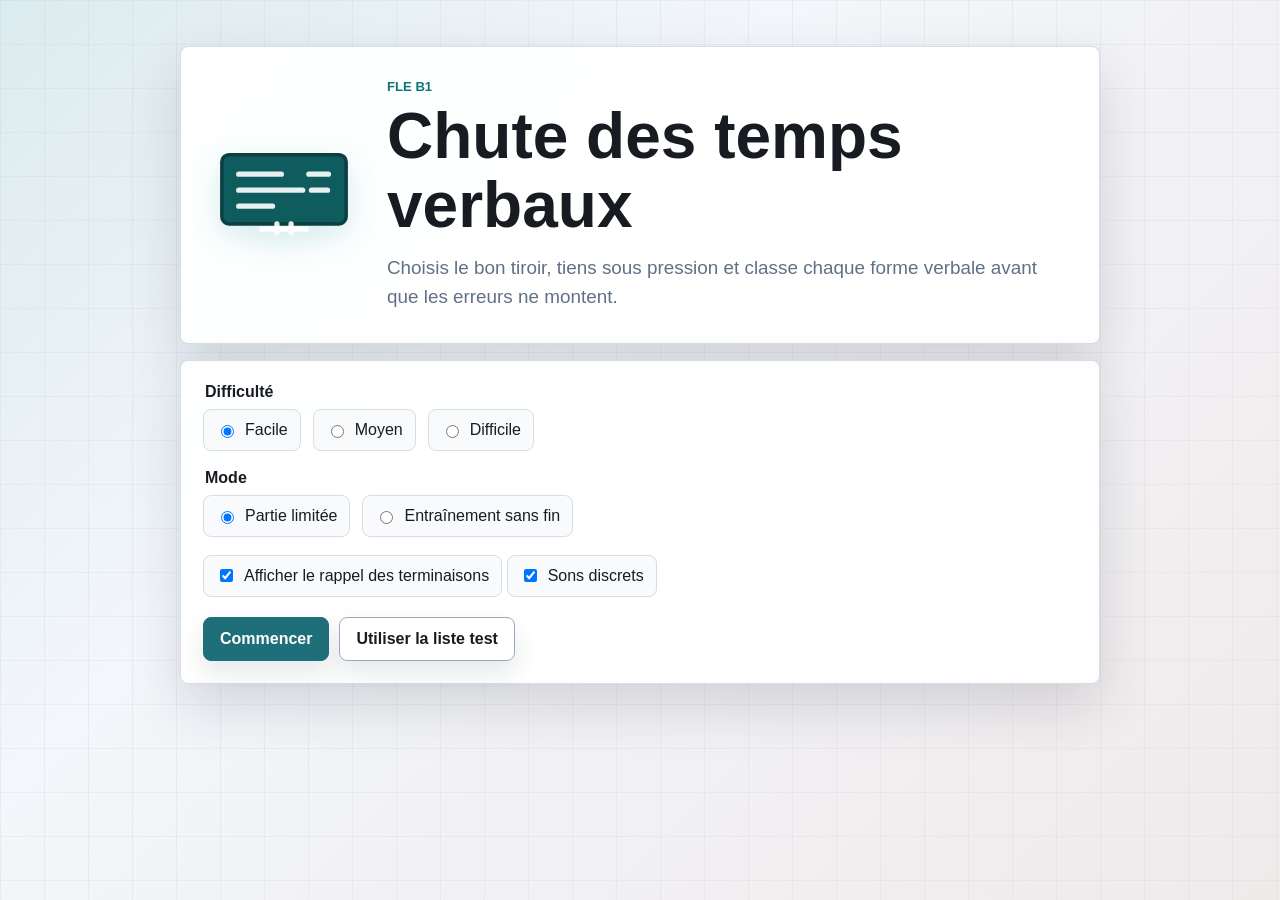
==== commit aefb69f0: "Implement V2 gameplay and UI" ====
--- a/index.html
+++ b/index.html
@@ -21,7 +21,7 @@
             <p class="eyebrow">FLE B1</p>
             <h1 id="homeTitle">Chute des temps verbaux</h1>
             <p class="lead">
-              Choisis le bon couloir, garde le rythme et fais tomber chaque forme verbale dans le bon temps.
+              Choisis le bon tiroir, tiens sous pression et classe chaque forme verbale avant que les erreurs ne montent.
             </p>
           </div>
         </div>
@@ -60,6 +60,11 @@
             Afficher le rappel des terminaisons
           </label>
 
+          <label class="toggle">
+            <input id="soundToggle" type="checkbox" checked />
+            Sons discrets
+          </label>
+
           <div class="actions">
             <button type="submit" class="button button--primary">Commencer</button>
             <button id="testDataButton" type="button" class="button">Utiliser la liste test</button>
@@ -96,34 +101,21 @@
           </details>
 
           <div class="play-area">
+            <div id="unlockBanner" class="unlock-banner" role="status" aria-live="polite"></div>
             <div id="feedback" class="feedback" role="status" aria-live="polite"></div>
-            <div id="playfield" tabindex="0" aria-label="Zone de jeu. Utilise les flèches gauche et droite.">
-              <div class="lane-grid" aria-hidden="true">
-                <div class="lane" data-lane-label="imparfait"></div>
-                <div class="lane" data-lane-label="futur"></div>
-                <div class="lane" data-lane-label="passé simple"></div>
-              </div>
+            <div id="playfield" tabindex="0" aria-label="Zone de jeu. Utilise les flèches gauche, droite et bas, ou clique sur un tiroir.">
+              <div id="laneGrid" class="lane-grid" aria-hidden="true"></div>
               <div class="judgement-line" aria-hidden="true">
-                <span>Ligne de jugement</span>
+                <span>Zone de dépôt</span>
               </div>
               <div id="fallingWord" class="falling-word" hidden></div>
-              <div id="bins" class="bins" aria-label="Boîtes de réponse">
-                <button class="bin" type="button" data-tense="imparfait">
-                  <span>imparfait</span>
-                </button>
-                <button class="bin" type="button" data-tense="futur">
-                  <span>futur</span>
-                </button>
-                <button class="bin" type="button" data-tense="passe_simple">
-                  <span>passé simple</span>
-                </button>
-              </div>
+              <div id="bins" class="bins" aria-label="Boîtes de réponse"></div>
             </div>
           </div>
         </section>
 
         <footer class="game-footer">
-          <p>Touches : flèche gauche, flèche droite. La réponse est validée quand la forme arrive en bas.</p>
+          <p>Touches : gauche / droite pour viser, bas pour accélérer. Tu peux aussi cliquer un tiroir.</p>
           <button id="restartButton" type="button" class="button">Rejouer</button>
           <button id="homeButton" type="button" class="button button--quiet">Accueil</button>
         </footer>
--- a/style.css
+++ b/style.css
@@ -1,18 +1,20 @@
 :root {
-  --bg: #eef3f7;
-  --ink: #17212f;
-  --muted: #627086;
+  --bg: #f3f6fa;
+  --ink: #181c22;
+  --muted: #607086;
   --paper: #ffffff;
-  --line: #cad6e4;
-  --soft: #f7fafc;
+  --line: #d4dde8;
+  --soft: #f8fafc;
   --teal: #0f8b8d;
   --blue: #2867c8;
   --plum: #7557b8;
   --green: #1f9d68;
   --red: #d95f5f;
   --amber: #f4c95d;
-  --shadow: 0 18px 50px rgba(39, 55, 77, 0.16);
-  --small-shadow: 0 10px 24px rgba(39, 55, 77, 0.12);
+  --coral: #c95f36;
+  --lane-count: 3;
+  --shadow: 0 22px 54px rgba(31, 42, 58, 0.15);
+  --small-shadow: 0 12px 24px rgba(31, 42, 58, 0.11);
 }
 
 * {
@@ -24,11 +26,12 @@
   min-height: 100vh;
   color: var(--ink);
   background:
-    linear-gradient(90deg, rgba(15, 139, 141, 0.08) 1px, transparent 1px),
-    linear-gradient(180deg, rgba(40, 103, 200, 0.06) 1px, transparent 1px),
+    linear-gradient(90deg, rgba(24, 28, 34, 0.045) 1px, transparent 1px),
+    linear-gradient(180deg, rgba(24, 28, 34, 0.035) 1px, transparent 1px),
+    linear-gradient(135deg, rgba(15, 139, 141, 0.1), transparent 36%, rgba(201, 95, 54, 0.08)),
     var(--bg);
-  background-size: 46px 46px;
-  font-family: Arial, Helvetica, sans-serif;
+  background-size: 44px 44px, 44px 44px, 100% 100%;
+  font-family: "Segoe UI", Arial, Helvetica, sans-serif;
 }
 
 button,
@@ -61,10 +64,11 @@
 .hint-panel,
 .game-footer,
 .end-panel {
-  background: rgba(255, 255, 255, 0.92);
-  border: 1px solid rgba(202, 214, 228, 0.95);
+  background: rgba(255, 255, 255, 0.94);
+  border: 1px solid rgba(212, 221, 232, 0.98);
   border-radius: 8px;
   box-shadow: var(--shadow);
+  backdrop-filter: blur(10px);
 }
 
 .intro {
@@ -73,8 +77,8 @@
   gap: 24px;
   align-items: center;
   max-width: 920px;
-  margin: 34px auto 16px;
-  padding: 30px;
+  margin: 28px auto 16px;
+  padding: 32px;
 }
 
 .classroom-mark svg {
@@ -99,7 +103,7 @@
 
 .eyebrow {
   margin: 0 0 8px;
-  color: var(--teal);
+  color: #0b7476;
   font-size: 0.82rem;
   font-weight: 800;
   letter-spacing: 0;
@@ -121,11 +125,13 @@
 }
 
 h1 {
-  font-size: clamp(2.2rem, 5vw, 4.2rem);
+  font-size: clamp(2.25rem, 5vw, 4.25rem);
+  letter-spacing: 0;
 }
 
 h2 {
   font-size: clamp(1.35rem, 2.6vw, 2rem);
+  letter-spacing: 0;
 }
 
 .lead {
@@ -167,6 +173,12 @@
   border: 1px solid var(--line);
   border-radius: 8px;
   cursor: pointer;
+  transition: border-color 160ms ease, transform 160ms ease, background 160ms ease;
+}
+
+label:hover {
+  background: #ffffff;
+  border-color: #9fb0c5;
 }
 
 .toggle {
@@ -191,9 +203,13 @@
   cursor: pointer;
   font-weight: 800;
   box-shadow: var(--small-shadow);
-}
-
-.button:hover,
+  transition: transform 140ms ease, box-shadow 140ms ease, border-color 140ms ease;
+}
+
+.button:hover {
+  transform: translateY(-1px);
+}
+
 .button:focus-visible,
 .bin:focus-visible {
   outline: 3px solid rgba(40, 103, 200, 0.24);
@@ -202,8 +218,8 @@
 
 .button--primary {
   color: #ffffff;
-  background: var(--blue);
-  border-color: var(--blue);
+  background: #1f6f7a;
+  border-color: #1f6f7a;
 }
 
 .button--quiet {
@@ -213,10 +229,10 @@
 
 .topbar {
   display: grid;
-  grid-template-columns: minmax(220px, 1fr) minmax(420px, 0.95fr);
+  grid-template-columns: minmax(220px, 0.75fr) minmax(460px, 1fr);
   gap: 18px;
   align-items: center;
-  padding: 15px 16px;
+  padding: 16px 18px;
 }
 
 .status-zone {
@@ -235,11 +251,12 @@
   padding: 7px 8px;
   color: var(--muted);
   text-align: center;
-  background: #eef5fb;
+  background: linear-gradient(180deg, #ffffff, #f0f5fa);
   border: 1px solid #dbe5ef;
   border-radius: 8px;
   font-size: 0.88rem;
   font-weight: 800;
+  transition: border-color 180ms ease, transform 180ms ease, background 180ms ease;
 }
 
 .stats strong {
@@ -249,6 +266,13 @@
   font-size: 1.14rem;
 }
 
+.stats span.stat--combo {
+  color: #684700;
+  background: linear-gradient(180deg, #fff8dd, #fff0b8);
+  border-color: rgba(244, 201, 93, 0.8);
+  transform: translateY(-1px);
+}
+
 .progress-track {
   height: 9px;
   overflow: hidden;
@@ -259,7 +283,7 @@
 .progress-bar {
   width: 0%;
   height: 100%;
-  background: linear-gradient(90deg, var(--teal), var(--blue), var(--plum));
+  background: linear-gradient(90deg, var(--teal), var(--amber), var(--coral));
   border-radius: inherit;
   transition: width 220ms ease;
 }
@@ -293,18 +317,19 @@
 }
 
 .play-area {
+  position: relative;
   min-width: 0;
 }
 
 #playfield {
   position: relative;
-  height: min(78vh, 820px);
-  min-height: 640px;
+  height: min(83vh, 900px);
+  min-height: 700px;
   overflow: hidden;
   background:
-    linear-gradient(180deg, rgba(255, 255, 255, 0.96), rgba(236, 244, 249, 0.96)),
-    linear-gradient(180deg, rgba(15, 139, 141, 0.08), transparent 32%, rgba(117, 87, 184, 0.08));
-  border: 2px solid #aebed0;
+    linear-gradient(180deg, rgba(255, 255, 255, 0.98), rgba(237, 243, 248, 0.96)),
+    linear-gradient(180deg, rgba(15, 139, 141, 0.08), transparent 36%, rgba(201, 95, 54, 0.08));
+  border: 2px solid #a9b8c8;
   border-radius: 8px;
   box-shadow: var(--shadow);
   outline: none;
@@ -313,7 +338,7 @@
 #playfield::before {
   content: "";
   position: absolute;
-  inset: 14px 14px 128px;
+  inset: 14px 14px 140px;
   z-index: 0;
   border: 1px solid rgba(117, 133, 153, 0.24);
   border-radius: 8px;
@@ -322,10 +347,10 @@
 
 .lane-grid {
   position: absolute;
-  inset: 0 12px 118px;
+  inset: 0 12px 132px;
   z-index: 1;
   display: grid;
-  grid-template-columns: repeat(3, 1fr);
+  grid-template-columns: repeat(var(--lane-count), minmax(0, 1fr));
   gap: 10px;
   padding: 14px 0 0;
   pointer-events: none;
@@ -334,11 +359,13 @@
 .lane {
   position: relative;
   min-width: 0;
+  overflow: hidden;
   border-radius: 8px;
   background:
     linear-gradient(180deg, rgba(255, 255, 255, 0.38), rgba(255, 255, 255, 0.12)),
     repeating-linear-gradient(180deg, transparent 0 72px, rgba(23, 33, 47, 0.06) 73px 74px);
   border: 1px solid rgba(131, 147, 168, 0.28);
+  transition: border-color 180ms ease, box-shadow 180ms ease, background 180ms ease;
 }
 
 .lane::before {
@@ -365,10 +392,79 @@
   box-shadow: inset 0 0 0 2px rgba(244, 201, 93, 0.28);
 }
 
+.lane--danger {
+  border-color: rgba(217, 95, 95, 0.72);
+  box-shadow: inset 0 0 0 2px rgba(217, 95, 95, 0.12);
+}
+
+.lane--overflow {
+  background:
+    linear-gradient(180deg, rgba(255, 255, 255, 0.28), rgba(217, 95, 95, 0.12)),
+    repeating-linear-gradient(180deg, transparent 0 72px, rgba(217, 95, 95, 0.12) 73px 74px);
+}
+
+.lane--new {
+  animation: laneUnlock 820ms ease both;
+}
+
+.error-stack {
+  position: absolute;
+  right: 8px;
+  bottom: 10px;
+  left: 8px;
+  display: grid;
+  gap: 5px;
+  align-content: end;
+}
+
+.error-brick {
+  min-height: var(--error-brick-height, 38px);
+  display: grid;
+  place-items: center;
+  padding: 5px 8px;
+  overflow: hidden;
+  color: #ffffff;
+  background: linear-gradient(180deg, #e56d6d, #c84e4e);
+  border: 1px solid rgba(255, 255, 255, 0.55);
+  border-radius: 6px;
+  box-shadow: 0 8px 14px rgba(90, 28, 28, 0.2);
+  font-size: clamp(0.72rem, 1vw, 0.92rem);
+  font-weight: 900;
+  line-height: 1.08;
+  text-align: center;
+  animation: brickDrop 220ms ease both;
+}
+
+@keyframes brickDrop {
+  from {
+    opacity: 0;
+    transform: translateY(-12px);
+  }
+
+  to {
+    opacity: 1;
+    transform: translateY(0);
+  }
+}
+
+@keyframes laneUnlock {
+  0% {
+    box-shadow: inset 0 0 0 0 rgba(244, 201, 93, 0);
+  }
+
+  55% {
+    box-shadow: inset 0 0 0 4px rgba(244, 201, 93, 0.42);
+  }
+
+  100% {
+    box-shadow: inset 0 0 0 0 rgba(244, 201, 93, 0);
+  }
+}
+
 .judgement-line {
   position: absolute;
   right: 18px;
-  bottom: 124px;
+  bottom: 138px;
   left: 18px;
   z-index: 2;
   height: 3px;
@@ -393,19 +489,19 @@
 .falling-word {
   position: absolute;
   z-index: 4;
-  top: -88px;
+  top: -168px;
   left: 50%;
-  width: min(340px, calc((100% - 72px) / 3));
+  width: min(330px, max(150px, calc((100% - 72px) / var(--lane-count, 3))));
   max-width: 92%;
   min-height: 68px;
   display: grid;
   place-items: center;
   padding: 13px 16px;
   color: #ffffff;
-  background: linear-gradient(180deg, #2f73d7, #2458aa);
+  background: linear-gradient(180deg, #2d7681, #1f5d66);
   border: 2px solid rgba(255, 255, 255, 0.86);
   border-radius: 8px;
-  box-shadow: 0 18px 34px rgba(40, 103, 200, 0.26);
+  box-shadow: 0 18px 34px rgba(31, 93, 102, 0.26);
   font-size: clamp(1.26rem, 2.1vw, 2rem);
   font-weight: 900;
   line-height: 1.16;
@@ -433,37 +529,51 @@
   bottom: 12px;
   left: 12px;
   display: grid;
-  grid-template-columns: repeat(3, 1fr);
+  grid-template-columns: repeat(var(--lane-count), minmax(0, 1fr));
   gap: 10px;
 }
 
 .bin {
   position: relative;
-  min-height: 104px;
-  padding: 14px 8px;
+  min-height: 112px;
+  padding: 13px 8px 12px;
   overflow: hidden;
   color: #ffffff;
-  background: var(--teal);
+  background: linear-gradient(180deg, rgba(255, 255, 255, 0.14), transparent 38%), var(--tense-color, var(--teal));
   border: 0;
   border-radius: 8px;
   box-shadow: inset 0 -8px 0 rgba(0, 0, 0, 0.14), var(--small-shadow);
   cursor: pointer;
-}
-
-.bin:nth-child(2) {
-  background: var(--blue);
-}
-
-.bin:nth-child(3) {
-  background: var(--plum);
+  transition: transform 140ms ease, box-shadow 140ms ease, filter 140ms ease;
 }
 
 .bin span {
   position: relative;
   z-index: 1;
   display: block;
-  font-size: clamp(1.02rem, 1.6vw, 1.42rem);
+  font-size: clamp(0.9rem, 1.35vw, 1.32rem);
   font-weight: 900;
+  line-height: 1.08;
+}
+
+.bin small {
+  position: relative;
+  z-index: 1;
+  display: block;
+  margin-top: 7px;
+  color: rgba(255, 255, 255, 0.84);
+  font-size: clamp(0.66rem, 0.8vw, 0.78rem);
+  font-weight: 800;
+  line-height: 1.15;
+}
+
+.bin:hover {
+  transform: translateY(-2px);
+  filter: saturate(1.04);
+}
+
+.bin--new {
+  animation: binUnlock 900ms ease both;
 }
 
 .bin.bin--active {
@@ -487,7 +597,25 @@
     0 18px 28px rgba(217, 95, 95, 0.16);
 }
 
-.feedback {
+@keyframes binUnlock {
+  0% {
+    transform: translateY(10px);
+    opacity: 0;
+  }
+
+  60% {
+    transform: translateY(-3px);
+    opacity: 1;
+  }
+
+  100% {
+    transform: translateY(0);
+    opacity: 1;
+  }
+}
+
+.feedback,
+.unlock-banner {
   position: absolute;
   z-index: 8;
   top: 14px;
@@ -508,7 +636,15 @@
   pointer-events: none;
 }
 
-.feedback.is-visible {
+.unlock-banner {
+  top: 68px;
+  color: #173b31;
+  background: #eafff5;
+  border-color: rgba(31, 157, 104, 0.44);
+}
+
+.feedback.is-visible,
+.unlock-banner.is-visible {
   opacity: 1;
   transform: translateX(-50%) translateY(0);
 }
@@ -536,14 +672,14 @@
 }
 
 .end-panel {
-  max-width: 780px;
+  max-width: 920px;
   margin: 48px auto 0;
   padding: 28px;
 }
 
 .final-summary {
   display: grid;
-  grid-template-columns: repeat(2, minmax(0, 1fr));
+  grid-template-columns: repeat(4, minmax(0, 1fr));
   gap: 10px;
   margin: 20px 0;
 }
@@ -551,7 +687,7 @@
 .summary-card,
 .breakdown-row {
   padding: 12px;
-  background: #eef5fb;
+  background: linear-gradient(180deg, #ffffff, #f0f5fa);
   border: 1px solid #dbe5ef;
   border-radius: 8px;
 }
@@ -572,6 +708,7 @@
   display: flex;
   justify-content: space-between;
   gap: 12px;
+  align-items: center;
 }
 
 @media (max-width: 980px) {
@@ -589,8 +726,12 @@
   }
 
   #playfield {
-    height: 72vh;
-    min-height: 560px;
+    height: 76vh;
+    min-height: 620px;
+  }
+
+  .final-summary {
+    grid-template-columns: repeat(2, minmax(0, 1fr));
   }
 }
 
@@ -614,27 +755,31 @@
   }
 
   #playfield {
-    height: 70vh;
-    min-height: 500px;
+    height: 72vh;
+    min-height: 560px;
+  }
+
+  #playfield::before {
+    inset: 12px 10px 112px;
   }
 
   .falling-word {
-    width: min(290px, calc((100% - 50px) / 3));
+    width: min(280px, max(128px, calc((100% - 42px) / var(--lane-count, 3))));
     min-height: 62px;
     padding: 10px 8px;
   }
 
   .bin {
-    min-height: 82px;
+    min-height: 88px;
     padding: 10px 5px;
   }
 
   .judgement-line {
-    bottom: 101px;
+    bottom: 106px;
   }
 
   .lane-grid {
-    bottom: 96px;
+    inset: 0 8px 101px;
   }
 
   .final-summary {
@@ -655,19 +800,31 @@
   }
 
   .bins {
-    gap: 5px;
+    gap: 4px;
+    right: 8px;
+    left: 8px;
   }
 
   .lane-grid {
-    gap: 5px;
+    gap: 4px;
   }
 
   .bin {
-    min-height: 72px;
+    min-height: 74px;
   }
 
   .bin span,
   .lane::before {
-    font-size: 0.82rem;
-  }
-}
+    font-size: 0.72rem;
+  }
+
+  .bin small {
+    display: none;
+  }
+
+  .error-brick {
+    min-height: 30px;
+    padding: 4px;
+    font-size: 0.66rem;
+  }
+}
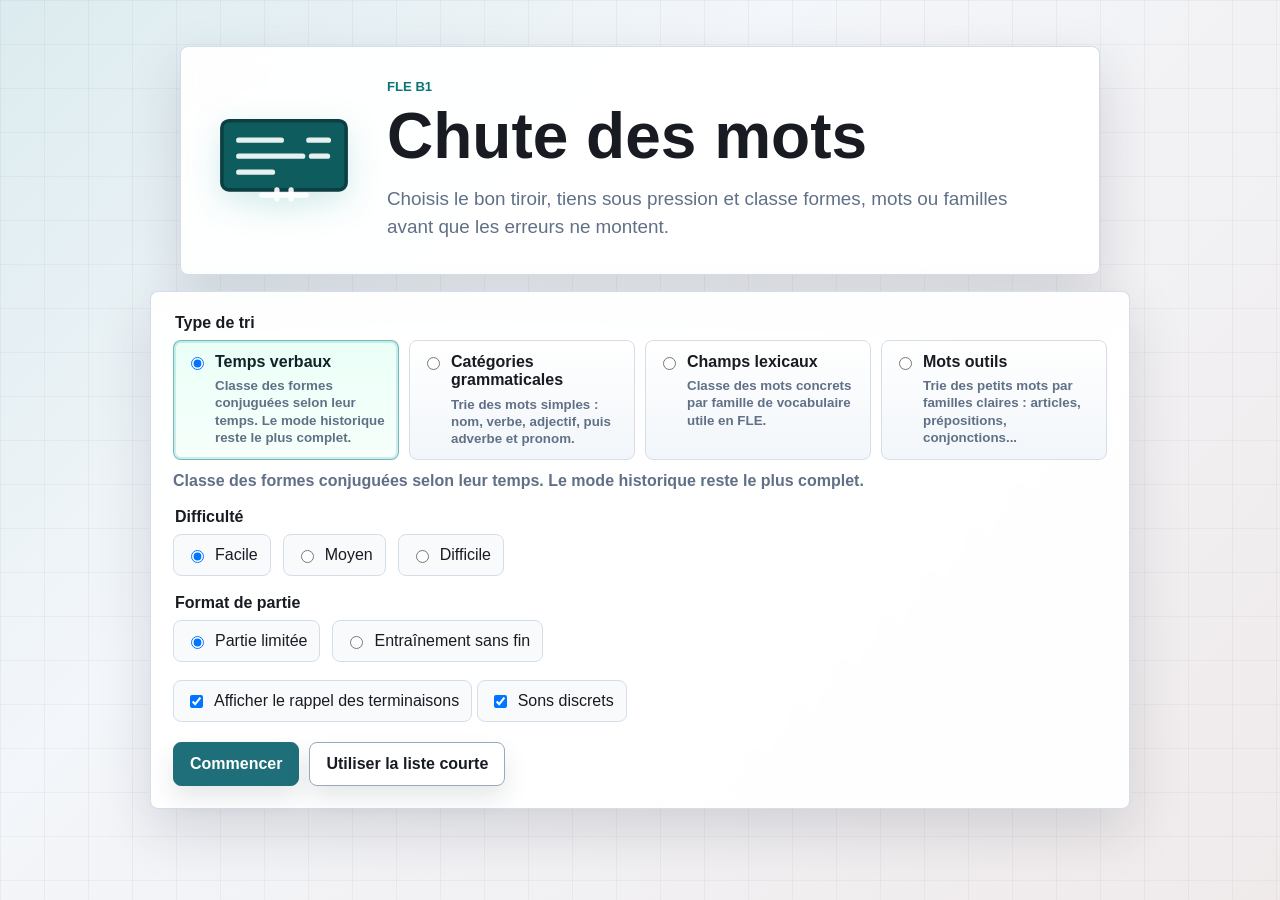
==== commit 9a2a401e: "Add multi-mode sorting game engine" ====
--- a/index.html
+++ b/index.html
@@ -3,11 +3,11 @@
   <head>
     <meta charset="UTF-8" />
     <meta name="viewport" content="width=device-width, initial-scale=1.0" />
-    <title>Chute des temps verbaux</title>
+    <title>Chute des mots</title>
     <link rel="stylesheet" href="style.css" />
   </head>
   <body>
-    <main class="app" aria-label="Jeu pédagogique sur les temps verbaux">
+    <main class="app" aria-label="Mini-jeu pédagogique de tri linguistique">
       <section id="homeScreen" class="screen screen--active" aria-labelledby="homeTitle">
         <div class="intro">
           <div class="classroom-mark" aria-hidden="true">
@@ -19,14 +19,20 @@
           </div>
           <div>
             <p class="eyebrow">FLE B1</p>
-            <h1 id="homeTitle">Chute des temps verbaux</h1>
+            <h1 id="homeTitle">Chute des mots</h1>
             <p class="lead">
-              Choisis le bon tiroir, tiens sous pression et classe chaque forme verbale avant que les erreurs ne montent.
+              Choisis le bon tiroir, tiens sous pression et classe formes, mots ou familles avant que les erreurs ne montent.
             </p>
           </div>
         </div>
 
         <form id="settingsForm" class="settings">
+          <fieldset id="contentModeSelector" class="mode-selector" aria-describedby="contentModeDescription">
+            <legend>Type de tri</legend>
+          </fieldset>
+
+          <p id="contentModeDescription" class="mode-description"></p>
+
           <fieldset>
             <legend>Difficulté</legend>
             <label>
@@ -44,7 +50,7 @@
           </fieldset>
 
           <fieldset>
-            <legend>Mode</legend>
+            <legend>Format de partie</legend>
             <label>
               <input type="radio" name="mode" value="game" checked />
               Partie limitée
@@ -67,7 +73,7 @@
 
           <div class="actions">
             <button type="submit" class="button button--primary">Commencer</button>
-            <button id="testDataButton" type="button" class="button">Utiliser la liste test</button>
+            <button id="testDataButton" type="button" class="button">Utiliser la liste courte</button>
           </div>
         </form>
       </section>
@@ -75,7 +81,7 @@
       <section id="gameScreen" class="screen" aria-labelledby="gameTitle">
         <header class="topbar">
           <div>
-            <p class="eyebrow">Classement des temps</p>
+            <p id="gameEyebrow" class="eyebrow">Classement des temps</p>
             <h2 id="gameTitle">Quelle boîte choisir ?</h2>
           </div>
           <div class="status-zone">
--- a/style.css
+++ b/style.css
@@ -143,7 +143,7 @@
 }
 
 .settings {
-  max-width: 920px;
+  max-width: 980px;
   margin: 0 auto;
   padding: 22px;
 }
@@ -181,6 +181,55 @@
   border-color: #9fb0c5;
 }
 
+.mode-selector {
+  display: grid;
+  grid-template-columns: repeat(4, minmax(0, 1fr));
+  gap: 10px;
+}
+
+.mode-card {
+  display: grid;
+  grid-template-columns: auto 1fr;
+  align-items: start;
+  min-height: 116px;
+  padding: 12px;
+  background: linear-gradient(180deg, #ffffff, #f2f6fa);
+}
+
+.mode-card input {
+  margin-top: 4px;
+}
+
+.mode-card__text {
+  display: grid;
+  gap: 6px;
+}
+
+.mode-card__text strong {
+  font-size: 1rem;
+  line-height: 1.15;
+}
+
+.mode-card__text small {
+  color: var(--muted);
+  font-weight: 700;
+  line-height: 1.3;
+}
+
+.mode-card.is-selected,
+.mode-card:has(input:checked) {
+  color: #102326;
+  background: linear-gradient(180deg, #eafff7, #f7fffb);
+  border-color: rgba(15, 139, 141, 0.58);
+  box-shadow: inset 0 0 0 2px rgba(15, 139, 141, 0.16);
+}
+
+.mode-description {
+  margin: -6px 0 18px;
+  color: var(--muted);
+  font-weight: 800;
+}
+
 .toggle {
   margin-bottom: 20px;
 }
@@ -211,7 +260,8 @@
 }
 
 .button:focus-visible,
-.bin:focus-visible {
+.bin:focus-visible,
+.mode-card:focus-within {
   outline: 3px solid rgba(40, 103, 200, 0.24);
   outline-offset: 2px;
 }
@@ -539,7 +589,7 @@
   padding: 13px 8px 12px;
   overflow: hidden;
   color: #ffffff;
-  background: linear-gradient(180deg, rgba(255, 255, 255, 0.14), transparent 38%), var(--tense-color, var(--teal));
+  background: linear-gradient(180deg, rgba(255, 255, 255, 0.14), transparent 38%), var(--bucket-color, var(--teal));
   border: 0;
   border-radius: 8px;
   box-shadow: inset 0 -8px 0 rgba(0, 0, 0, 0.14), var(--small-shadow);
@@ -712,6 +762,10 @@
 }
 
 @media (max-width: 980px) {
+  .mode-selector {
+    grid-template-columns: repeat(2, minmax(0, 1fr));
+  }
+
   .topbar,
   .game-layout {
     grid-template-columns: 1fr;
@@ -794,6 +848,10 @@
     display: grid;
   }
 
+  .mode-selector {
+    grid-template-columns: 1fr;
+  }
+
   label,
   .button {
     width: 100%;
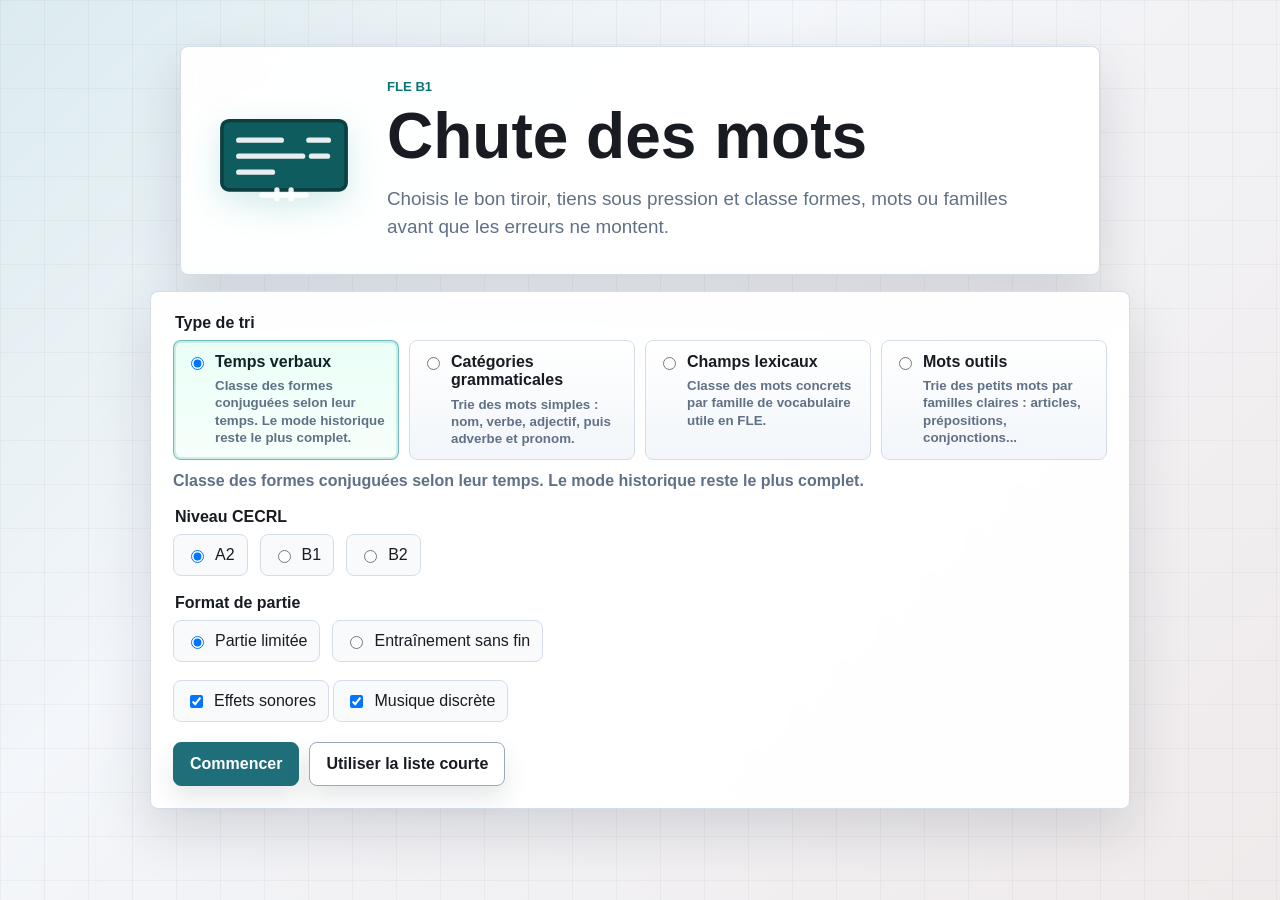
==== commit 4d575ce1: "Add mobile controls and CEFR levels" ====
--- a/index.html
+++ b/index.html
@@ -26,6 +26,15 @@
           </div>
         </div>
 
+        <section id="lastResultPanel" class="last-result" hidden aria-live="polite">
+          <div>
+            <p class="eyebrow">Dernier résultat</p>
+            <h2 id="lastResultTitle">Bilan de partie</h2>
+          </div>
+          <div id="lastResultSummary" class="final-summary"></div>
+          <div id="lastResultBreakdown" class="breakdown"></div>
+        </section>
+
         <form id="settingsForm" class="settings">
           <fieldset id="contentModeSelector" class="mode-selector" aria-describedby="contentModeDescription">
             <legend>Type de tri</legend>
@@ -34,18 +43,18 @@
           <p id="contentModeDescription" class="mode-description"></p>
 
           <fieldset>
-            <legend>Difficulté</legend>
+            <legend>Niveau CECRL</legend>
             <label>
-              <input type="radio" name="difficulty" value="easy" checked />
-              Facile
+              <input type="radio" name="cefrLevel" value="A2" checked />
+              A2
             </label>
             <label>
-              <input type="radio" name="difficulty" value="medium" />
-              Moyen
+              <input type="radio" name="cefrLevel" value="B1" />
+              B1
             </label>
             <label>
-              <input type="radio" name="difficulty" value="hard" />
-              Difficile
+              <input type="radio" name="cefrLevel" value="B2" />
+              B2
             </label>
           </fieldset>
 
@@ -62,13 +71,13 @@
           </fieldset>
 
           <label class="toggle">
-            <input id="hintToggle" type="checkbox" checked />
-            Afficher le rappel des terminaisons
+            <input id="soundToggle" type="checkbox" checked />
+            Effets sonores
           </label>
 
           <label class="toggle">
-            <input id="soundToggle" type="checkbox" checked />
-            Sons discrets
+            <input id="musicToggle" type="checkbox" checked />
+            Musique discrète
           </label>
 
           <div class="actions">
@@ -115,29 +124,19 @@
                 <span>Zone de dépôt</span>
               </div>
               <div id="fallingWord" class="falling-word" hidden></div>
+              <button id="fastDropButton" class="fast-drop-button" type="button" aria-label="Accélérer la chute">
+                Accélérer
+              </button>
               <div id="bins" class="bins" aria-label="Boîtes de réponse"></div>
             </div>
           </div>
         </section>
 
         <footer class="game-footer">
-          <p>Touches : gauche / droite pour viser, bas pour accélérer. Tu peux aussi cliquer un tiroir.</p>
+          <p>Desktop : gauche / droite pour viser, bas pour accélérer. Mobile : glisse à gauche/droite, ou touche un tiroir.</p>
           <button id="restartButton" type="button" class="button">Rejouer</button>
           <button id="homeButton" type="button" class="button button--quiet">Accueil</button>
         </footer>
-      </section>
-
-      <section id="endScreen" class="screen" aria-labelledby="endTitle">
-        <div class="end-panel">
-          <p class="eyebrow">Bilan</p>
-          <h2 id="endTitle">Partie terminée</h2>
-          <div id="finalSummary" class="final-summary"></div>
-          <div id="tenseBreakdown" class="breakdown"></div>
-          <div class="actions">
-            <button id="playAgainButton" type="button" class="button button--primary">Rejouer</button>
-            <button id="backToHomeButton" type="button" class="button">Changer les réglages</button>
-          </div>
-        </div>
       </section>
     </main>
 
--- a/style.css
+++ b/style.css
@@ -60,6 +60,7 @@
 
 .intro,
 .settings,
+.last-result,
 .topbar,
 .hint-panel,
 .game-footer,
@@ -146,6 +147,20 @@
   max-width: 980px;
   margin: 0 auto;
   padding: 22px;
+}
+
+.last-result {
+  max-width: 980px;
+  margin: 0 auto 16px;
+  padding: 18px;
+}
+
+.last-result[hidden] {
+  display: none;
+}
+
+.last-result h2 {
+  font-size: clamp(1.2rem, 2vw, 1.65rem);
 }
 
 fieldset {
@@ -383,6 +398,11 @@
   border-radius: 8px;
   box-shadow: var(--shadow);
   outline: none;
+  touch-action: none;
+}
+
+#playfield.is-swiping {
+  border-color: rgba(244, 201, 93, 0.9);
 }
 
 #playfield::before {
@@ -594,6 +614,7 @@
   border-radius: 8px;
   box-shadow: inset 0 -8px 0 rgba(0, 0, 0, 0.14), var(--small-shadow);
   cursor: pointer;
+  touch-action: manipulation;
   transition: transform 140ms ease, box-shadow 140ms ease, filter 140ms ease;
 }
 
@@ -624,6 +645,34 @@
 
 .bin--new {
   animation: binUnlock 900ms ease both;
+}
+
+.fast-drop-button {
+  position: absolute;
+  right: 18px;
+  bottom: 144px;
+  z-index: 7;
+  display: none;
+  align-items: center;
+  justify-content: center;
+  min-height: 42px;
+  padding: 9px 13px;
+  color: #17322f;
+  background: rgba(255, 255, 255, 0.94);
+  border: 1px solid rgba(15, 139, 141, 0.34);
+  border-radius: 8px;
+  box-shadow: var(--small-shadow);
+  cursor: pointer;
+  font-weight: 900;
+  touch-action: none;
+  transition: transform 140ms ease, background 140ms ease, box-shadow 140ms ease;
+}
+
+.fast-drop-button.is-pressed {
+  color: #ffffff;
+  background: #1f6f7a;
+  transform: translateY(1px);
+  box-shadow: 0 0 0 4px rgba(244, 201, 93, 0.32), var(--small-shadow);
 }
 
 .bin.bin--active {
@@ -808,6 +857,10 @@
     grid-template-columns: repeat(2, minmax(0, 1fr));
   }
 
+  .fast-drop-button {
+    display: inline-flex;
+  }
+
   #playfield {
     height: 72vh;
     min-height: 560px;
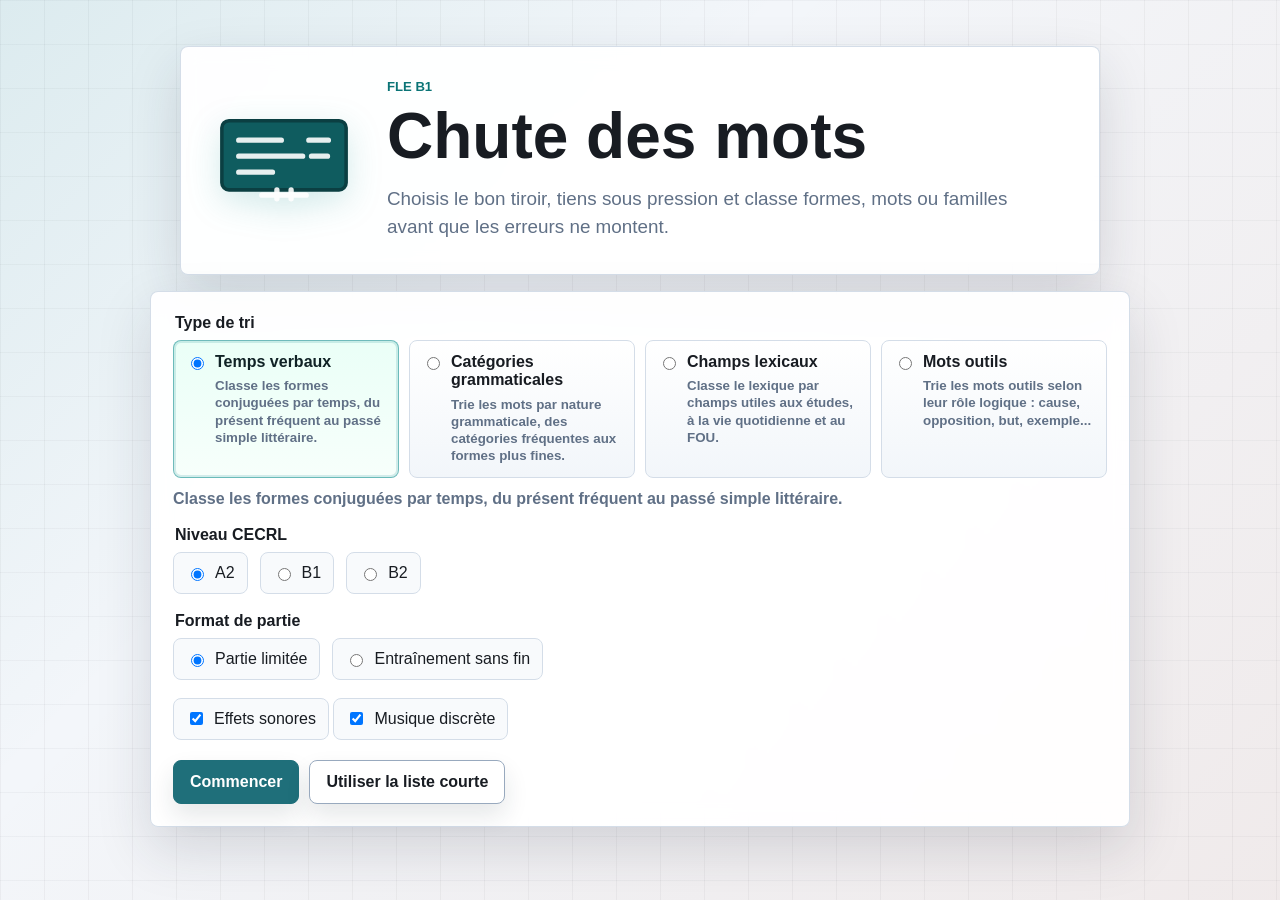
==== commit 68341503: "Prepare Chute des mots integration contract" ====
--- a/index.html
+++ b/index.html
@@ -140,6 +140,7 @@
       </section>
     </main>
 
+    <script src="data.js"></script>
     <script src="script.js"></script>
   </body>
 </html>
